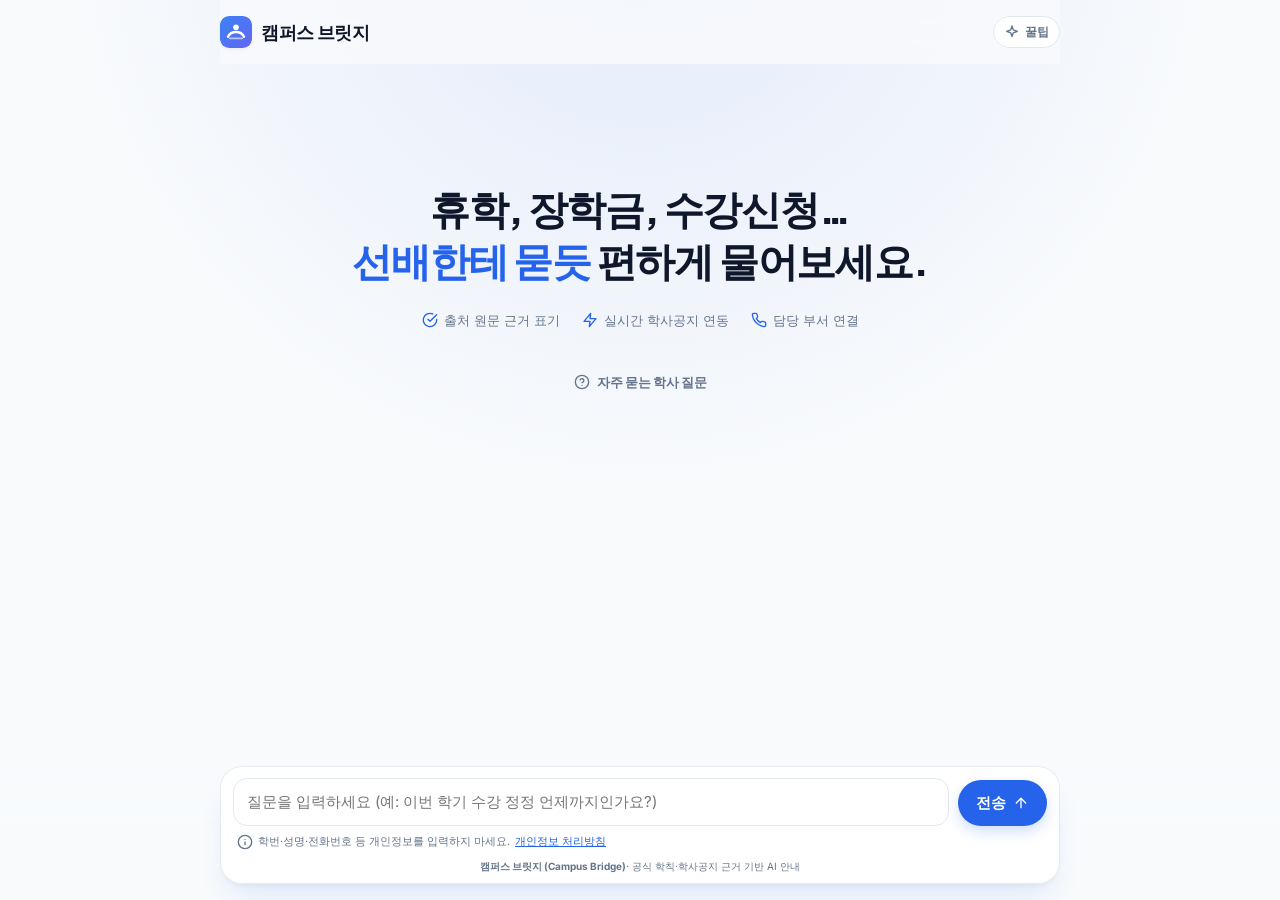
==== frontend/index.html @ 59c06ccf "feat(reports): 익명 대학생활 꿀팁·잘못된 정보 제보 — 에이전트 1차 판정, 학생 확인 투표, 관리자 제보함(교수님 #715) Co-Authored-By: Claude" ====
<!doctype html>
<html lang="ko">
<head>
  <meta charset="utf-8">
  <meta name="viewport" content="width=device-width, initial-scale=1">
  <title>캠퍼스 브릿지</title>
  <meta name="description" content="휴학, 장학금, 수강신청… 선배한테 묻듯 편하게 물어보세요. 학칙·학사공지·학사일정 근거와 담당 부서 연락처까지 안내합니다.">
  <!-- 링크 미리보기(카카오톡·페이스북 등 OG, X는 twitter 카드). 이미지는 절대 주소 필수 -->
  <meta property="og:type" content="website">
  <meta property="og:site_name" content="캠퍼스 브릿지">
  <meta property="og:title" content="캠퍼스 브릿지 — 경남대 학사 도우미">
  <meta property="og:description" content="휴학, 장학금, 수강신청… 선배한테 묻듯 편하게 물어보세요. 학교 공식 자료로 답해 드려요.">
  <meta property="og:url" content="https://campusbridge-web-o3jnh7zl4a-du.a.run.app/">
  <meta property="og:image" content="https://campusbridge-web-o3jnh7zl4a-du.a.run.app/og-image.png">
  <meta property="og:image:width" content="1200">
  <meta property="og:image:height" content="630">
  <meta property="og:image:alt" content="캠퍼스 브릿지 — 휴학, 장학금, 수강신청… 선배한테 묻듯 편하게 물어보세요.">
  <meta property="og:locale" content="ko_KR">
  <meta name="twitter:card" content="summary_large_image">
  <link rel="icon" href="logo.svg" type="image/svg+xml">
  <link rel="preconnect" href="https://fonts.googleapis.com">
  <link rel="preconnect" href="https://fonts.gstatic.com" crossorigin>
  <link rel="stylesheet" href="https://fonts.googleapis.com/css2?family=Inter:wght@400;500;600;700&family=Plus+Jakarta+Sans:wght@600;700;800&display=swap">
  <link rel="stylesheet" href="style.css">
  <script type="module" src="app.js"></script>
</head>
<body>
  <header class="top">
    <a href="/" class="brand-wrap" id="home-link" aria-label="캠퍼스 브릿지 첫 화면으로">
      <img src="logo.svg" alt="" class="logo" width="32" height="32">
      <h1 class="brand">캠퍼스 브릿지</h1>
    </a>
    <div id="today" class="today" hidden>
      <button type="button" class="today-btn" aria-expanded="false" aria-controls="today-list"><span class="ico" data-icon="calendar"></span><span class="today-word">학교 일정</span><b id="today-count"></b></button>
      <ul id="today-list" class="today-menu"></ul>
    </div>
    <a href="/tips.html" class="tips-link" aria-label="대학생활 꿀팁"><span class="ico" data-icon="spark"></span><span class="tips-word">꿀팁</span></a>
    <button type="button" id="new-thread" class="new-thread" hidden aria-label="새 대화 시작"><span class="ico" data-icon="chat"></span><span class="nt-word">새 대화</span></button>
  </header>

  <main id="chat" class="chat" aria-live="polite">
    <section id="welcome" class="welcome">
      <h2 class="hero">휴학, 장학금, 수강신청…<br><span class="hl">선배한테 묻듯</span> 편하게 물어보세요.</h2>
      <ul class="features">
        <li><span class="ico" data-icon="check"></span>출처 원문 근거 표기</li>
        <li><span class="ico" data-icon="bolt"></span>실시간 학사공지 연동</li>
        <li><span class="ico" data-icon="phone"></span>담당 부서 연결</li>
      </ul>
      <p class="chips-label"><span class="ico" data-icon="help"></span>자주 묻는 학사 질문</p>
      <div id="chips" class="chips" role="list"></div>
    </section>
    <ol id="turns" class="turns"></ol>
  </main>

  <footer class="dock">
    <div class="dock-inner">
      <form id="form" class="input-row" autocomplete="off">
        <label for="input" class="sr-only">질문</label>
        <textarea id="input" rows="1" maxlength="500" placeholder="질문을 입력하세요 (예: 이번 학기 수강 정정 언제까지인가요?)" required></textarea>
        <button type="submit" id="send" class="btn-primary" aria-label="전송">전송 <span class="ico" data-icon="up"></span></button>
      </form>
      <p class="privacy-note"><span class="ico" data-icon="info"></span>학번·성명·전화번호 등 개인정보를 입력하지 마세요. <a href="privacy.html">개인정보 처리방침</a></p>
      <p class="site-foot"><strong>캠퍼스 브릿지 (Campus Bridge)</strong> · 공식 학칙·학사공지 근거 기반 AI 안내 <span class="version" id="version-foot"></span></p>
    </div>
  </footer>

  <template id="tpl-turn">
    <li class="turn">
      <div class="user-row"><div class="bubble user"></div></div>
      <div class="bot-row">
        <span class="avatar" aria-hidden="true"><span class="ico" data-icon="bot"></span></span>
        <div class="bot">
          <details class="timeline" open>
            <summary><span class="ico" data-icon="spark"></span>판단 과정</summary>
            <ol class="steps"></ol>
          </details>
          <section class="evidence-wrap" hidden>
            <div class="evidence-head">
              <span><span class="ico" data-icon="book"></span>공식 근거 자료</span>
              <button type="button" class="more-cards link" hidden>검색 후보 더 보기</button>
            </div>
            <div class="cards" role="list"></div>
          </section>
          <div class="answer" tabindex="-1"></div>
          <div class="dept-slot"></div>
          <div class="feedback" hidden>
            <button type="button" class="fb up" aria-label="도움이 됐어요"><span class="ico" data-icon="thumbup"></span>도움이 됐어요</button>
            <button type="button" class="fb down" aria-label="아쉬워요"><span class="ico" data-icon="thumbdown"></span>아쉬워요</button>
            <span class="fb-state"></span>
            <button type="button" class="fb report" aria-label="잘못된 정보 제보하기"><span class="ico" data-icon="alert"></span>제보하기</button>
          </div>
          <div class="report-slot"></div>
        </div>
      </div>
    </li>
  </template>
</body>
</html>
---- frontend/style.css ----
:root {
  color-scheme: light;
  --canvas: #f8fafc;
  --surface: #ffffff;
  --surface-glass: rgba(255, 255, 255, .88);
  --text: #0f172a;
  --muted: #64748b;
  --line: #e2e8f0;
  --primary: #2563eb;
  --primary-hover: #1d4ed8;
  --primary-soft: #eff6ff;
  --secondary: #4f46e5;
  --cyan: #06b6d4;
  --emerald: #10b981;
  --amber: #f59e0b;
  --danger: #dc2626;
  --warn: #b45309;
  --warn-soft: #fffbeb;
  --radius: 16px;
  --shadow-1: 0 2px 4px rgba(15, 23, 42, .04), 0 1px 2px rgba(15, 23, 42, .02);
  --shadow-2: 0 10px 25px -5px rgba(15, 23, 42, .08), 0 8px 10px -6px rgba(15, 23, 42, .04);
  --shadow-3: 0 20px 30px -10px rgba(37, 99, 235, .12), 0 4px 6px -2px rgba(15, 23, 42, .05);
}

@media (prefers-color-scheme: dark) {
  :root {
    color-scheme: dark;
    --canvas: #0f172a;
    --surface: #172033;
    --surface-glass: rgba(23, 32, 51, .88);
    --text: #f8fafc;
    --muted: #94a3b8;
    --line: #334155;
    --primary: #60a5fa;
    --primary-hover: #93c5fd;
    --primary-soft: #172554;
    --secondary: #818cf8;
    --cyan: #22d3ee;
    --emerald: #34d399;
    --amber: #fbbf24;
    --danger: #f87171;
    --warn: #fbbf24;
    --warn-soft: #422006;
  }
}

* { box-sizing: border-box; }
html { min-width: 320px; min-height: 100%; background: var(--canvas); }
body {
  min-height: 100vh;
  margin: 0;
  background: radial-gradient(circle at 50% -10%, rgba(37, 99, 235, .1), transparent 36rem), var(--canvas);
  color: var(--text);
  font: 15px/1.6 Inter, "Apple SD Gothic Neo", "Malgun Gothic", system-ui, sans-serif;
}
button, textarea { color: inherit; font: inherit; }
button, a { -webkit-tap-highlight-color: transparent; }
button { cursor: pointer; }
button:disabled { cursor: not-allowed; opacity: .48; }
a { color: var(--primary); }
[hidden] { display: none !important; }
.sr-only { position: absolute; width: 1px; height: 1px; overflow: hidden; clip: rect(0 0 0 0); white-space: nowrap; }
.ico, button svg, a svg { display: inline-flex; flex: 0 0 auto; vertical-align: middle; }

.top {
  position: sticky;
  top: 0;
  z-index: 10;
  display: flex;
  align-items: center;
  justify-content: space-between;
  gap: 12px;
  width: min(100% - 32px, 840px);
  margin: 0 auto;
  padding: 16px 0;
  background: color-mix(in srgb, var(--canvas) 84%, transparent);
  backdrop-filter: blur(14px);
}
.brand-wrap, .brand-wrap > *, .btn-primary, .features li, .chips-label, .privacy-note, .site-foot,
.evidence-head > span, .fb, .dept-head, .phone-link, .source-link { display: flex; align-items: center; }
.brand-wrap { gap: 9px; min-width: 0; }
.logo { border-radius: 9px; box-shadow: var(--shadow-1); }
.brand { margin: 0; font: 700 18px/1.25 "Plus Jakarta Sans", Inter, sans-serif; letter-spacing: -.02em; white-space: nowrap; }
.version-pill, .status-pill, .kind {
  border: 1px solid var(--line);
  border-radius: 999px;
  background: var(--surface);
  color: var(--muted);
  font-size: 11px;
  font-weight: 600;
  line-height: 18px;
  padding: 2px 8px;
}
.btn-primary {
  justify-content: center;
  gap: 7px;
  border: 0;
  border-radius: 999px;
  background: var(--primary);
  color: #fff;
  font-weight: 600;
  padding: 11px 18px;
  box-shadow: 0 6px 14px rgba(37, 99, 235, .2);
  transition: background .15s ease, transform .15s ease;
}
.btn-primary:hover:not(:disabled) { background: var(--primary-hover); transform: translateY(-1px) scale(1.01); }
.btn-primary.small { padding: 8px 13px; font-size: 13px; background: var(--surface); color: var(--text); border: 1px solid var(--line); box-shadow: var(--shadow-1); }

.chat { width: min(100% - 32px, 840px); min-height: calc(100vh - 230px); margin: 0 auto; padding: 42px 0 210px; }
.welcome { text-align: center; padding: 6vh 0 24px; }
.status-pill { display: inline-flex; align-items: center; gap: 7px; padding: 5px 11px; color: var(--secondary); }
.status-pill .dot { width: 7px; height: 7px; border-radius: 50%; background: var(--emerald); box-shadow: 0 0 0 4px color-mix(in srgb, var(--emerald) 15%, transparent); }
.hero { max-width: 720px; margin: 22px auto 14px; font: 800 40px/1.3 "Plus Jakarta Sans", Inter, sans-serif; letter-spacing: -.03em; }
.hero .hl { color: var(--primary); }
.sub { max-width: 610px; margin: 0 auto; color: var(--muted); font-size: 16px; }
.features { display: flex; justify-content: center; flex-wrap: wrap; gap: 10px 22px; list-style: none; padding: 0; margin: 24px 0 42px; color: var(--muted); font-size: 13px; }
.features li { gap: 6px; }
.features .ico { color: var(--primary); }
.chips-label { justify-content: center; gap: 7px; margin: 0 0 14px; font: 600 13px/1.4 "Plus Jakarta Sans", Inter, sans-serif; color: var(--muted); }
.cal-wrap { margin-top: 12px; }
.cal-toggle { display: inline-flex; align-items: center; gap: 6px; padding: 6px 12px; border: 1px solid var(--line); border-radius: 9999px; background: var(--surface); color: var(--secondary); font-size: 13px; font-weight: 600; cursor: pointer; }
.cal-toggle:hover { border-color: var(--primary); }
.cal-body { margin-top: 10px; display: grid; gap: 14px; }
.cal-month { padding: 12px; border: 1px solid var(--line); border-radius: 14px; background: var(--surface); }
.cal-title { margin-bottom: 8px; font: 700 15px/1.3 "Plus Jakarta Sans", Inter, sans-serif; }
.cal-grid { display: grid; grid-template-columns: repeat(7, minmax(0, 1fr)); gap: 3px; }
.cal-dow { padding: 2px 0; color: var(--muted); font-size: 11px; font-weight: 600; text-align: center; }
.cal-dow.sun, .cal-cell.sun .cal-num { color: #dc2626; }
.cal-dow.sat, .cal-cell.sat .cal-num { color: var(--primary); }
.cal-cell { display: flex; flex-direction: column; gap: 2px; min-height: 58px; padding: 4px; border-radius: 8px; background: color-mix(in srgb, var(--line) 25%, transparent); overflow: hidden; }
.cal-cell.empty { background: transparent; }
.cal-cell.has { background: var(--primary-soft); }
.cal-cell.today { outline: 2px solid var(--primary); outline-offset: -2px; }
.cal-num { font-size: 12px; font-weight: 600; }
.cal-ev { overflow: hidden; color: var(--secondary); font-size: 10px; line-height: 1.25; text-overflow: ellipsis; white-space: nowrap; }
.cal-list { margin: 10px 0 0; padding: 0; list-style: none; display: grid; gap: 3px; font-size: 13px; }
.cal-when { display: inline-block; min-width: 96px; margin-right: 6px; color: var(--muted); font-variant-numeric: tabular-nums; }
@media (max-width: 480px) {
  .cal-cell { min-height: 38px; }
  .cal-ev { display: none; }
  .cal-cell.has::after { content: ""; width: 6px; height: 6px; margin: auto auto 0; border-radius: 50%; background: var(--primary); }
}
.today { position: relative; flex: 0 0 auto; }
.today-btn { display: inline-flex; align-items: center; gap: 5px; padding: 5px 10px; border: 1px solid var(--line); border-radius: 9999px; background: var(--surface); color: var(--muted); font-size: 12px; font-weight: 600; cursor: pointer; }
.today-btn b { min-width: 18px; padding: 0 5px; border-radius: 9999px; background: var(--primary-soft); color: var(--secondary); font-size: 11px; text-align: center; }
.today:hover .today-btn, .today.open .today-btn { border-color: var(--primary); color: var(--text); }
.today-menu { position: absolute; top: calc(100% + 6px); right: 0; z-index: 20; display: none; width: min(300px, calc(100vw - 32px)); margin: 0; padding: 6px; list-style: none; border: 1px solid var(--line); border-radius: 12px; background: var(--surface); box-shadow: var(--shadow-2); }
.today:hover .today-menu, .today:focus-within .today-menu, .today.open .today-menu { display: grid; gap: 2px; }
.today-menu::before { content: ""; position: absolute; top: -8px; right: 0; left: 0; height: 8px; } /* 버튼과 목록 사이 틈에서 hover가 끊기지 않게 */
.today-row { display: flex; flex-direction: column; padding: 7px 9px; border-radius: 8px; color: var(--text); font-size: 13px; text-decoration: none; }
a.today-row:hover { background: var(--primary-soft); }
.today-row .t { font-weight: 600; }
.today-row .tag { display: inline-block; margin-right: 5px; padding: 0 5px; border-radius: 4px; background: var(--primary-soft); color: var(--secondary); font-size: 10px; font-style: normal; vertical-align: 1px; }
.today-row .tag.ev { background: color-mix(in srgb, var(--emerald) 16%, transparent); color: var(--emerald); }
.today-row .d { color: var(--muted); font-size: 11px; font-variant-numeric: tabular-nums; }
@media (max-width: 480px) { .today-word { display: none; } }
.today-li { display: flex; align-items: center; gap: 4px; }
.today-li .today-row { flex: 1; min-width: 0; }
.cal-add { display: inline-flex; flex: 0 0 auto; gap: 3px; margin-left: 6px; vertical-align: middle; }
.cal-add-btn { padding: 1px 6px; border: 1px solid var(--line); border-radius: 6px; background: var(--surface); color: var(--secondary); font-size: 10px; font-weight: 600; text-decoration: none; cursor: pointer; }
.cal-add-btn:hover { border-color: var(--primary); }
a.brand-wrap { color: inherit; text-decoration: none; }
.new-thread { display: inline-flex; flex: 0 0 auto; align-items: center; gap: 5px; padding: 6px 12px; border: 1px solid var(--line); border-radius: 9999px; background: var(--surface); color: var(--text); font-size: 13px; font-weight: 600; cursor: pointer; }
.new-thread:hover { border-color: var(--primary); color: var(--primary); }
@media (max-width: 480px) { .nt-word { display: none; } }
.follow-ups { display: flex; flex-wrap: wrap; align-items: center; gap: 6px; margin-top: 14px; padding-top: 12px; border-top: 1px dashed var(--line); }
.fu-label { margin-right: 4px; color: var(--muted); font-size: 12px; font-weight: 600; }
.chip.fu { padding: 6px 12px; font-size: 13px; }
.chip.fu:disabled { opacity: .45; cursor: default; }
.route-wrap { margin-top: 12px; }
.route-toggle { display: inline-flex; align-items: center; gap: 6px; padding: 7px 13px; border: 1px solid var(--line); border-radius: 9999px; background: var(--surface); color: var(--secondary); font-size: 13px; font-weight: 600; cursor: pointer; }
.route-toggle:hover { border-color: var(--primary); }
.route-body { margin-top: 10px; }
.route-fig { margin: 0; padding: 10px; border: 1px solid var(--line); border-radius: 14px; background: var(--surface); }
.route-svg { display: block; width: 100%; height: auto; max-height: 420px; background: color-mix(in srgb, var(--primary-soft) 35%, var(--surface)); border-radius: 10px; }
.rt-path { fill: none; stroke: #c7cedb; stroke-width: 4; stroke-linecap: round; stroke-linejoin: round; }
.rt-route { fill: none; stroke: var(--primary); stroke-width: 8; stroke-linecap: round; stroke-linejoin: round; }
.rt-dot { fill: #94a3b8; }
.rt-start { fill: #10b981; stroke: #fff; stroke-width: 3; }
.rt-end { fill: #ef4444; stroke: #fff; stroke-width: 3; }
.rt-label { fill: #64748b; font-size: 13px; paint-order: stroke; stroke: #fff; stroke-width: 3px; }
.rt-label.main { fill: var(--text); font-size: 17px; font-weight: 700; }
.route-photo { display: block; width: 100%; max-height: 260px; margin-top: 10px; border-radius: 10px; object-fit: cover; }
.chips { display: flex; flex-wrap: wrap; justify-content: center; gap: 10px; }
.chip {
  display: inline-flex;
  align-items: center;
  gap: 8px;
  padding: 10px 18px;
  border: 1px solid var(--line);
  border-radius: 999px;
  background: var(--surface);
  color: var(--text);
  font-size: 14px;
  font-weight: 500;
  text-align: left;
  box-shadow: var(--shadow-1);
  transition: border-color .15s ease, box-shadow .15s ease, transform .15s ease;
}
.chip svg { color: var(--secondary); }
.chip:hover:not(:disabled) { border-color: #3b82f6; box-shadow: 0 4px 12px rgba(37, 99, 235, .08); transform: translateY(-1px); }

.turns { list-style: none; margin: 0; padding: 0; }
.turn { margin: 8px 0 42px; }
.user-row { display: flex; justify-content: flex-end; }
.bubble { max-width: 82%; border-radius: 20px 20px 5px 20px; padding: 11px 16px; white-space: pre-wrap; overflow-wrap: anywhere; }
.bubble.user { background: var(--primary); color: #fff; box-shadow: 0 8px 20px rgba(37, 99, 235, .15); }
.bot-row { display: grid; grid-template-columns: 34px minmax(0, 1fr); gap: 10px; margin-top: 16px; }
.avatar { display: grid; place-items: center; width: 34px; height: 34px; border-radius: 12px; background: color-mix(in srgb, var(--secondary) 12%, var(--surface)); color: var(--secondary); border: 1px solid color-mix(in srgb, var(--secondary) 25%, var(--line)); }
.bot { min-width: 0; }
.timeline { width: fit-content; max-width: 100%; margin: 0 0 10px; color: var(--muted); font-size: 13px; }
.timeline summary { cursor: pointer; font-weight: 600; }
.timeline summary .ico { margin-right: 5px; color: var(--secondary); }
.steps { list-style: none; margin: 7px 0 0; padding: 0 0 0 5px; }
.steps li::before { content: "⏳ "; }
.steps li.ok::before { content: "✓ "; color: var(--emerald); }
.steps li.fail::before { content: "✕ "; color: var(--danger); }
.steps li.note::before { content: "ⓘ "; color: var(--primary); }

.answer { padding: 18px 20px; border: 1px solid var(--line); border-radius: var(--radius); background: var(--surface); box-shadow: var(--shadow-1); font-size: 16px; }
.answer:empty { display: none; }
.answer.drafting p:not(.draft-badge) { color: var(--muted); }
.answer .draft-badge { display: inline-block; margin-bottom: 10px; padding: 2px 10px; border-radius: 9999px; background: var(--primary-soft); color: var(--secondary); font-size: 12px; font-weight: 600; }
@media (prefers-reduced-motion: no-preference) {
  .answer.drafting .draft-badge { animation: draft-pulse 1.4s ease-in-out infinite; }
}
@keyframes draft-pulse { 50% { opacity: 0.55; } }
.answer:focus { outline: 3px solid color-mix(in srgb, var(--primary) 22%, transparent); outline-offset: 2px; }
.answer p { margin: 0 0 10px; }
.answer p:last-child { margin-bottom: 0; }
.answer .cite { margin-left: 3px; padding: 1px 5px; border: 0; border-radius: 6px; background: var(--primary-soft); color: var(--secondary); font-size: 11px; font-weight: 700; vertical-align: super; }
.answer h3 { margin: 18px 0 7px; font: 600 15px/1.4 "Plus Jakarta Sans", Inter, sans-serif; }
.answer ol.checklist, .answer ul.actions { margin: 0 0 10px; padding-left: 22px; }
.answer .notice-box { margin-bottom: 10px; padding: 10px 12px; border-radius: 10px; background: var(--warn-soft); color: var(--warn); font-size: 13px; }
.answer .safety, .answer .asof, .asof { margin-top: 6px; color: var(--muted); font-size: 12px; }
.answer.ask { border-color: color-mix(in srgb, var(--primary) 60%, var(--line)); }
.answer.error { border-color: var(--danger); color: var(--danger); }

.evidence-wrap { margin-top: 14px; }
.evidence-head { display: flex; align-items: center; justify-content: space-between; gap: 12px; margin-bottom: 9px; color: var(--muted); font-size: 13px; font-weight: 600; }
.evidence-head > span { gap: 6px; }
.evidence-head .ico { color: var(--secondary); }
.cards { display: grid; gap: 9px; }
.card { position: relative; min-width: 0; padding: 13px 14px 13px 17px; overflow: hidden; border: 1px solid var(--line); border-radius: 12px; background: var(--surface); color: var(--text); box-shadow: var(--shadow-1); opacity: .72; }
.card::before { content: ""; position: absolute; inset: 0 auto 0 0; width: 4px; background: var(--primary); }
.card.kind-article::before { background: var(--secondary); }
.card.kind-notice::before { background: var(--cyan); }
.card.kind-calendar::before { background: var(--emerald); }
.card.kind-guide::before { background: var(--primary); }
.card.kind-menu::before { background: var(--amber); }
.card.cited { opacity: 1; box-shadow: var(--shadow-2); }
.card.folded { display: none; }
.card { padding: 0 0 0 4px; }
.card-head { display: flex; align-items: center; gap: 8px; width: 100%; padding: 10px 12px; border: 0; background: transparent; color: inherit; font: inherit; text-align: left; cursor: pointer; }
.card .card-head .title { flex: 1; min-width: 0; margin: 0; overflow: hidden; font-size: 14px; font-weight: 600; text-overflow: ellipsis; white-space: nowrap; }
.card-head .kind { flex: 0 0 auto; }
.card-head .chev { flex: 0 0 auto; color: var(--muted); transition: transform .15s; }
.card.open .card-head .chev { transform: rotate(180deg); }
.card.open .card-head .title { white-space: normal; }
.card-detail { padding: 0 12px 12px; }
.card.open .snippet { display: block; -webkit-line-clamp: unset; }
.card .kind { padding: 1px 8px; color: var(--secondary); background: color-mix(in srgb, var(--secondary) 8%, var(--surface)); }
.card .num { color: var(--secondary); font-weight: 700; }
.card .title { margin: 7px 0 4px; font-weight: 600; }
.card .snippet { color: var(--muted); font-size: 13px; display: -webkit-box; -webkit-line-clamp: 3; -webkit-box-orient: vertical; overflow: hidden; }
.card .meta { margin-top: 6px; color: var(--muted); font-size: 11px; }
.card .stale { color: var(--warn); }
.source-link { gap: 5px; margin-top: 9px; padding: 0; border: 0; background: transparent; color: var(--primary); font-size: 12px; font-weight: 600; }
.link { padding: 0; border: 0; background: transparent; color: var(--primary); font-size: 12px; }

.dept-slot { margin-top: 12px; }
.dept { padding: 14px 16px; border: 1px solid var(--line); border-radius: 12px; background: color-mix(in srgb, var(--primary-soft) 55%, var(--surface)); font-size: 13px; }
.dept-head { gap: 7px; margin-bottom: 5px; color: var(--secondary); }
.dept-head strong { color: var(--text); font-size: 14px; }
.dept-location, .dept-duties { color: var(--muted); }
.phone-link { width: fit-content; gap: 6px; margin-top: 8px; font-weight: 600; text-decoration: none; }

.choice-group { margin: 10px 0; }
.choice-group .label { margin-right: 6px; color: var(--muted); font-size: 13px; }
.choice, .primary, .fb { border-radius: 999px; }
.choice { margin: 4px 4px 0 0; padding: 6px 13px; border: 1px solid var(--line); background: var(--canvas); font-size: 14px; }
.choice[aria-pressed="true"] { border-color: var(--primary); background: var(--primary); color: #fff; }
.primary { margin-top: 8px; padding: 8px 16px; border: 0; background: var(--primary); color: #fff; font-weight: 600; }
.feedback { display: flex; align-items: center; gap: 7px; margin-top: 9px; }
.fb { gap: 5px; padding: 5px 10px; border: 1px solid var(--line); background: var(--surface); font-size: 12px; }
.fb[aria-pressed="true"] { border-color: var(--primary); background: var(--primary-soft); }
.fb-state, .hint { color: var(--muted); font-size: 12px; }

.dock { position: fixed; z-index: 20; inset: auto 0 0; pointer-events: none; padding: 0 16px 16px; background: linear-gradient(transparent, var(--canvas) 42%); }
.dock-inner { width: min(100%, 840px); margin: 0 auto; padding: 11px 12px 9px; border: 1px solid color-mix(in srgb, var(--line) 82%, transparent); border-radius: 22px; background: var(--surface-glass); box-shadow: var(--shadow-3); backdrop-filter: blur(16px); pointer-events: auto; }
.privacy-note { gap: 5px; margin: 7px 4px 0; color: var(--muted); font-size: 11px; }
.input-row { display: flex; align-items: flex-end; gap: 9px; }
.input-row textarea { flex: 1; min-width: 0; max-height: 140px; resize: none; padding: 11px 13px; border: 1px solid var(--line); border-radius: 14px; background: var(--surface); outline: 0; }
.input-row textarea:focus { border-color: var(--primary); box-shadow: 0 0 0 3px rgba(37, 99, 235, .2); }
.input-row .btn-primary { min-height: 46px; }
.site-foot { justify-content: center; flex-wrap: wrap; margin: 7px 0 0; color: var(--muted); font-size: 10px; }

@media (max-width: 767px) {
  .top, .chat { width: min(100% - 24px, 840px); }
  .top { padding: 11px 0; }
  .brand { font-size: 16px; }
  .version-pill { display: none; }
  .btn-primary.small { padding: 7px 10px; font-size: 12px; }
  .chat { padding-top: 20px; padding-bottom: 205px; }
  .welcome { padding-top: 3vh; }
  .hero { margin-top: 18px; font-size: 26px; line-height: 1.38; letter-spacing: -.02em; }
  .sub { font-size: 14px; }
  .features { margin: 20px 0 30px; gap: 7px 14px; }
  .chips { justify-content: flex-start; flex-wrap: nowrap; overflow-x: auto; margin: 0 -12px; padding: 2px 12px 9px; scroll-snap-type: x mandatory; scrollbar-width: none; }
  .chips::-webkit-scrollbar { display: none; }
  .chip { flex: 0 0 auto; padding: 9px 14px; scroll-snap-align: start; }
  .bubble { max-width: 90%; }
  .bot-row { grid-template-columns: 28px minmax(0, 1fr); gap: 8px; }
  .avatar { width: 28px; height: 28px; border-radius: 9px; }
  .answer { padding: 15px; font-size: 15px; }
  .dock { padding: 0 8px 8px; }
  .dock-inner { border-radius: 18px; padding: 9px 9px 7px; }
  .privacy-note { align-items: flex-start; line-height: 1.4; }
  .input-row .btn-primary { width: 46px; padding: 0; font-size: 0; }
  .input-row .btn-primary .ico { font-size: initial; }
  .site-foot { display: none; }
}

@media (max-width: 374px) {
  .top, .chat { width: min(100% - 20px, 840px); }
  .brand-wrap { gap: 6px; }
  .logo { width: 28px; height: 28px; }
  .btn-primary.small .ico { display: none; }
  .hero { font-size: 24px; }
}

@media (prefers-reduced-motion: reduce) {
  *, *::before, *::after { scroll-behavior: auto !important; transition: none !important; }
}
/* 학교 일정 전체보기(calendar.html) */
.calpage-nav { display: flex; align-items: center; gap: 8px; margin: 8px 0 12px; }
.calpage-title { margin: 0 6px; font: 700 20px/1.3 "Plus Jakarta Sans", Inter, sans-serif; }
#this-month { margin-left: auto; }
.calpage .cal-cell { min-height: 78px; }
.calpage-list { gap: 6px; }
.calpage-list li { display: flex; flex-wrap: wrap; align-items: center; gap: 4px; }
.calpage-list .tag { padding: 0 5px; border-radius: 4px; background: var(--primary-soft); color: var(--secondary); font-size: 10px; font-style: normal; }
.calpage-list .tag.ev { background: color-mix(in srgb, var(--emerald) 16%, transparent); color: var(--emerald); }
.calpage-t { color: var(--text); text-decoration: none; }
a.calpage-t:hover { text-decoration: underline; }
.today-all { display: block; padding: 7px 9px; border-top: 1px solid var(--line); color: var(--primary); font-size: 13px; font-weight: 600; text-align: right; text-decoration: none; }
.today-all:hover { background: var(--primary-soft); border-radius: 8px; }

.route-start { display: inline-flex; align-items: center; gap: 6px; margin-bottom: 8px; color: var(--muted); font-size: 13px; font-weight: 600; }
.route-start select { padding: 4px 8px; border: 1px solid var(--line); border-radius: 8px; background: var(--surface); color: var(--text); font-size: 13px; }
.route-tips .hint { margin: 0 0 8px; }

/* 꿀팁·제보(교수님 #715) */
.tips-link { display: inline-flex; flex: 0 0 auto; align-items: center; gap: 5px; padding: 5px 10px; border: 1px solid var(--line); border-radius: 9999px; background: var(--surface); color: var(--muted); font-size: 12px; font-weight: 600; text-decoration: none; }
.tips-link:hover { border-color: var(--primary); color: var(--text); }
@media (max-width: 480px) { .tips-word { display: none; } }
.fb.report { margin-left: auto; color: var(--muted); }
.report-form { display: grid; gap: 6px; margin-top: 8px; padding: 10px; border: 1px solid var(--line); border-radius: 12px; background: var(--surface); }
.report-form label { display: grid; gap: 4px; font-size: 13px; font-weight: 600; }
.report-form textarea, .tip-form textarea, .tip-form select { padding: 8px; border: 1px solid var(--line); border-radius: 8px; background: var(--canvas); color: var(--text); font: inherit; font-size: 13px; }
.report-form .primary { justify-self: start; }
.hp { position: absolute; left: -9999px; width: 1px; height: 1px; opacity: 0; }
.receipt { margin-top: 8px; padding: 10px; border: 1px solid var(--line); border-radius: 12px; background: var(--primary-soft); font-size: 13px; }
.receipt.err { background: var(--surface); }
.receipt p { margin: 0 0 4px; }
.receipt-no { font: 700 15px/1.4 "Plus Jakarta Sans", Inter, monospace; letter-spacing: .04em; }
.tip-note { color: #b45309; font-weight: 600; }
.card.kind-tip .kind { background: color-mix(in srgb, #f59e0b 18%, transparent); color: #b45309; }
.tippage h2 { margin: 18px 0 8px; font: 700 18px/1.3 "Plus Jakarta Sans", Inter, sans-serif; }
.tip-form { display: grid; gap: 8px; padding: 12px; border: 1px solid var(--line); border-radius: 14px; background: var(--surface); }
.tip-form label { display: grid; gap: 4px; font-size: 13px; font-weight: 600; }
.tip-form .primary { justify-self: start; }
.tip-list { display: grid; gap: 8px; margin: 0; padding: 0; list-style: none; }
.tip { padding: 11px 12px; border: 1px solid var(--line); border-radius: 12px; background: var(--surface); }
.tip-top { display: flex; flex-wrap: wrap; gap: 6px; align-items: center; margin-bottom: 5px; font-size: 11px; color: var(--muted); }
.tip-badge { padding: 1px 7px; border-radius: 9999px; background: var(--primary-soft); color: var(--secondary); font-weight: 700; }
.tip-badge.warn { background: color-mix(in srgb, #f59e0b 18%, transparent); color: #b45309; }
.tip-text { margin: 0 0 8px; font-size: 14px; white-space: pre-wrap; }
.tip-votes { display: flex; flex-wrap: wrap; gap: 6px; align-items: center; }
.tip-votes .fb[aria-pressed="true"] { border-color: var(--primary); background: var(--primary-soft); }
.tip-progress { color: var(--muted); font-size: 12px; }
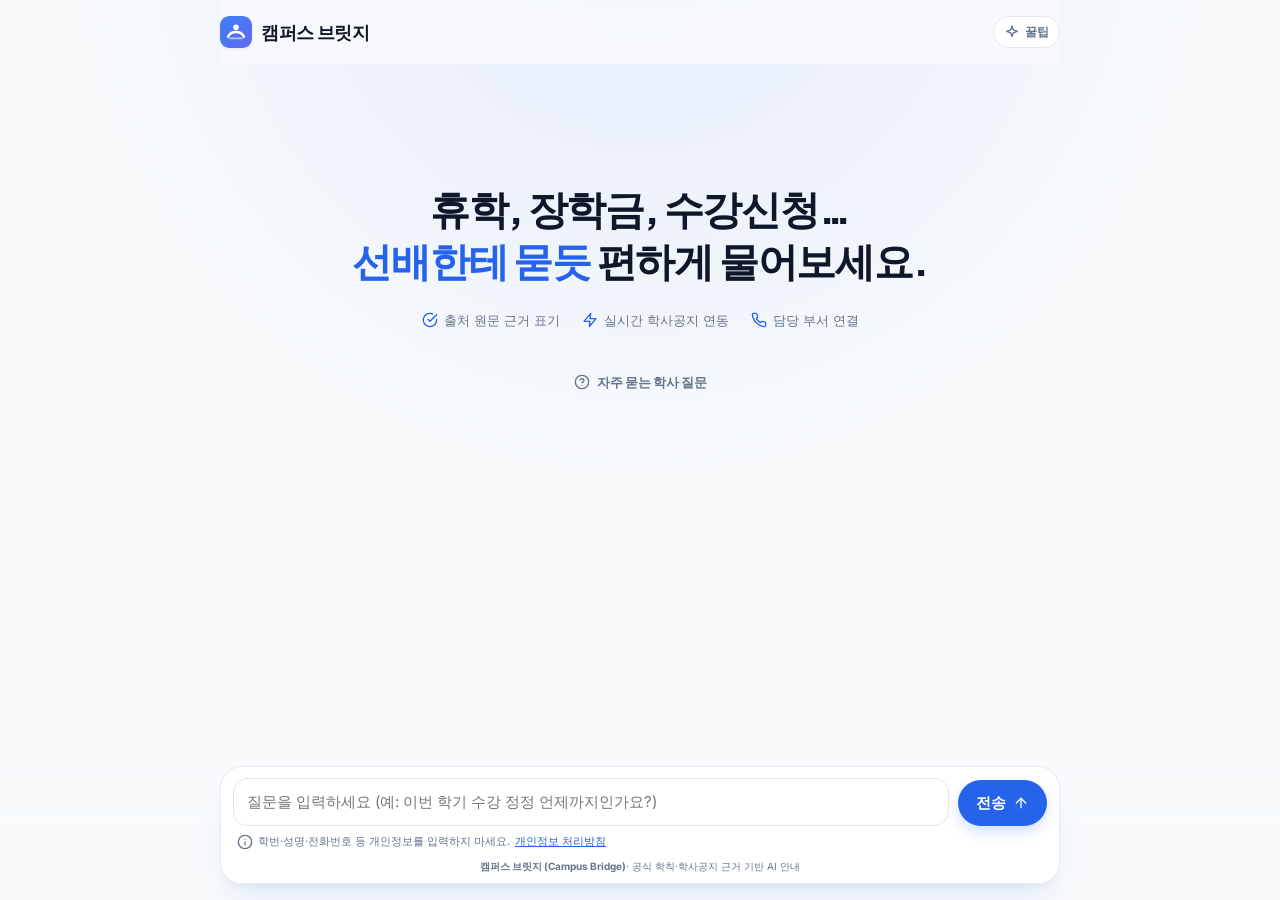
==== commit 6ad50d1c: "fix(ui): 꿀팁 버튼을 학교 일정 옆, 첫 화면에서만 노출(교수님 2026-09-30) Co-Authored-By: Claude Opus 5.5 <noreply@anthrop" ====
--- a/frontend/index.html
+++ b/frontend/index.html
@@ -34,7 +34,7 @@
       <button type="button" class="today-btn" aria-expanded="false" aria-controls="today-list"><span class="ico" data-icon="calendar"></span><span class="today-word">학교 일정</span><b id="today-count"></b></button>
       <ul id="today-list" class="today-menu"></ul>
     </div>
-    <a href="/tips.html" class="tips-link" aria-label="대학생활 꿀팁"><span class="ico" data-icon="spark"></span><span class="tips-word">꿀팁</span></a>
+    <a href="/tips.html" id="tips-link" class="tips-link" aria-label="대학생활 꿀팁"><span class="ico" data-icon="spark"></span><span class="tips-word">꿀팁</span></a>
     <button type="button" id="new-thread" class="new-thread" hidden aria-label="새 대화 시작"><span class="ico" data-icon="chat"></span><span class="nt-word">새 대화</span></button>
   </header>
 
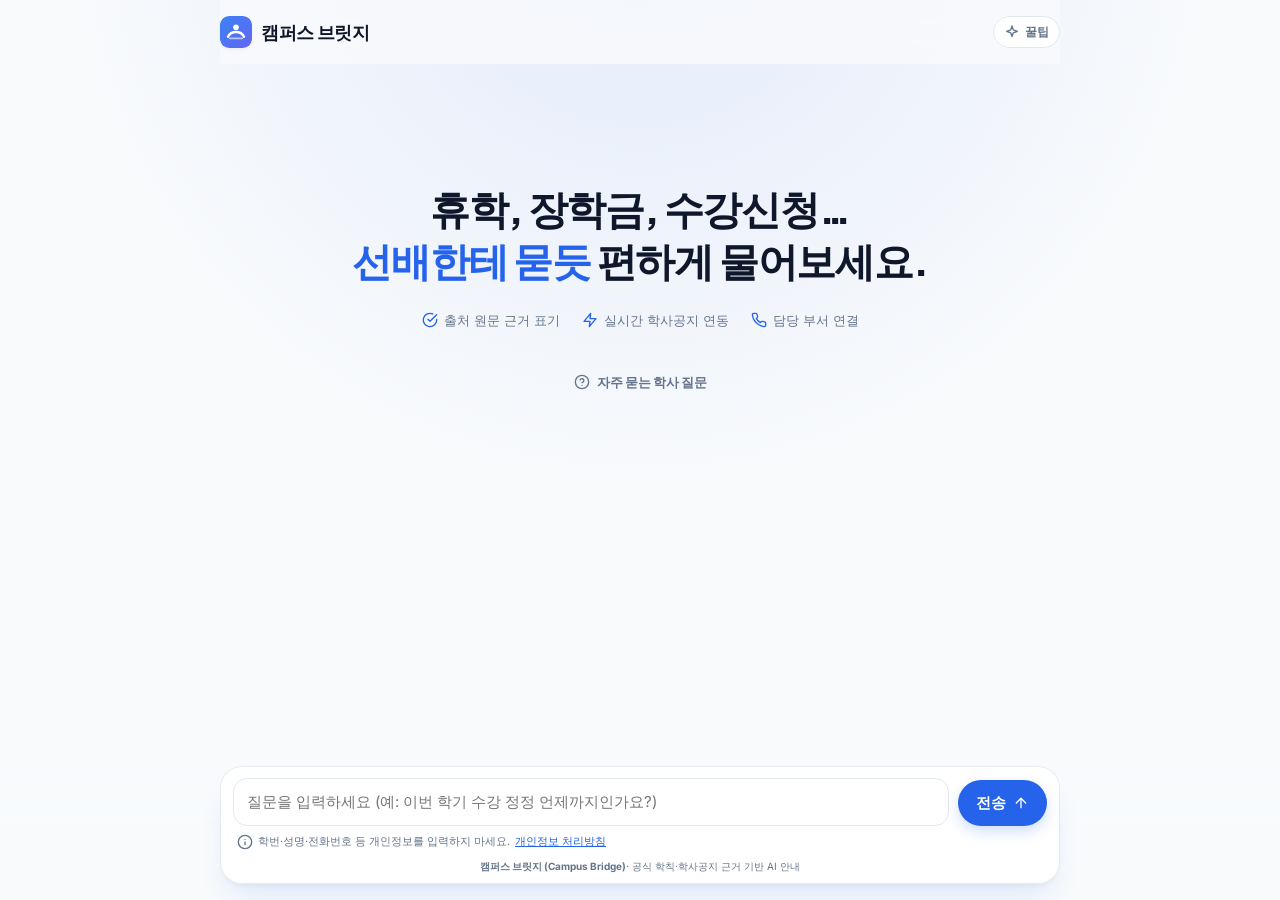
==== commit 4fc92c02: "feat(calendar): 기간 일정 화살표 막대·제목 클릭 상세, 이 달 전체 .ics·구글 캘린더 구독 피드, 헤더 일정·꿀팁 오른쪽 정렬(교수님 2026-09-30) Co-" ====
--- a/frontend/index.html
+++ b/frontend/index.html
@@ -30,11 +30,13 @@
       <img src="logo.svg" alt="" class="logo" width="32" height="32">
       <h1 class="brand">캠퍼스 브릿지</h1>
     </a>
+    <div class="top-actions"><!-- 학교 일정·꿀팁은 붙여서 오른쪽 정렬(교수님 2026-09-30) -->
     <div id="today" class="today" hidden>
       <button type="button" class="today-btn" aria-expanded="false" aria-controls="today-list"><span class="ico" data-icon="calendar"></span><span class="today-word">학교 일정</span><b id="today-count"></b></button>
       <ul id="today-list" class="today-menu"></ul>
     </div>
     <a href="/tips.html" id="tips-link" class="tips-link" aria-label="대학생활 꿀팁"><span class="ico" data-icon="spark"></span><span class="tips-word">꿀팁</span></a>
+    </div>
     <button type="button" id="new-thread" class="new-thread" hidden aria-label="새 대화 시작"><span class="ico" data-icon="chat"></span><span class="nt-word">새 대화</span></button>
   </header>
 
--- a/frontend/style.css
+++ b/frontend/style.css
@@ -379,3 +379,41 @@
 .tip-votes { display: flex; flex-wrap: wrap; gap: 6px; align-items: center; }
 .tip-votes .fb[aria-pressed="true"] { border-color: var(--primary); background: var(--primary-soft); }
 .tip-progress { color: var(--muted); font-size: 12px; }
+
+/* 카카오 지도 길안내 */
+.kmap { width: 100%; height: 340px; border-radius: 10px; overflow: hidden; }
+@media (max-width: 480px) { .kmap { height: 280px; } }
+.kmap-pin { display: inline-block; padding: 3px 8px; border-radius: 9999px; color: #fff; font-size: 12px; font-weight: 700; white-space: nowrap; box-shadow: 0 1px 4px rgba(0,0,0,.25); }
+.kmap-pin.start { background: #10b981; }
+.kmap-pin.end { background: #ef4444; }
+.kmap-link { display: inline-block; margin-top: 8px; padding: 6px 12px; border-radius: 9999px; background: #fee500; color: #191919; font-size: 13px; font-weight: 700; text-decoration: none; }
+
+.top-actions { display: flex; flex: 0 0 auto; align-items: center; gap: 6px; margin-left: auto; }
+
+/* 월 달력: 주 단위 막대(기간 일정은 시작~끝 화살표) */
+.calpage-all { display: flex; flex-wrap: wrap; align-items: center; gap: 6px; margin: 0 0 10px; }
+.calpage-all .cal-add-btn { font-size: 12px; padding: 4px 10px; }
+.cal-week { display: grid; grid-template-columns: repeat(7, minmax(0, 1fr)); column-gap: 3px; margin-top: 3px; }
+.cal-week .cal-cell { min-height: 0; }
+.calpage .cal-week .cal-cell { min-height: 0; }
+.cal-bar { position: relative; z-index: 1; display: flex; align-items: center; min-width: 0; height: 20px; margin: 1px 2px; padding: 0 6px; border: 0; border-radius: 4px; background: var(--primary); color: #fff; font-size: 11px; font-weight: 600; text-align: left; cursor: pointer; }
+.cal-bar.ev { background: var(--emerald); }
+.cal-bar.single { background: color-mix(in srgb, var(--primary) 16%, var(--surface)); color: var(--secondary); }
+.cal-bar.single.ev { background: color-mix(in srgb, var(--emerald) 18%, var(--surface)); color: var(--emerald); }
+.cal-bar.range.tail { margin-right: 12px; border-radius: 4px 0 0 4px; }
+.cal-bar.range.tail::after { content: ""; position: absolute; right: -10px; top: 0; border-top: 10px solid transparent; border-bottom: 10px solid transparent; border-left: 10px solid var(--primary); }
+.cal-bar.range.ev.tail::after { border-left-color: var(--emerald); }
+.cal-bar.range:not(.head) { border-top-left-radius: 0; border-bottom-left-radius: 0; margin-left: 0; }
+.cal-bar.range:not(.tail) { border-top-right-radius: 0; border-bottom-right-radius: 0; margin-right: 0; }
+.cal-bar-t { overflow: hidden; text-overflow: ellipsis; white-space: nowrap; }
+.cal-bar:hover { filter: brightness(1.08); }
+.cal-detail { margin: 12px 0; padding: 12px; border: 1px solid var(--primary); border-radius: 12px; background: var(--surface); }
+.cal-detail-head { display: flex; flex-wrap: wrap; align-items: center; gap: 6px; margin-bottom: 6px; font-size: 15px; }
+.cal-detail-head .cal-add-btn { margin-left: auto; }
+.cal-detail-head .tag { padding: 0 5px; border-radius: 4px; background: var(--primary-soft); color: var(--secondary); font-size: 11px; font-style: normal; }
+.cal-detail-body { display: grid; grid-template-columns: auto 1fr; gap: 3px 10px; margin: 0 0 8px; font-size: 13px; }
+.cal-detail-body dt { color: var(--muted); }
+.cal-detail-body dd { margin: 0; }
+button.calpage-t { padding: 0; border: 0; background: none; color: var(--text); font: inherit; cursor: pointer; text-align: left; }
+button.calpage-t:hover { color: var(--primary); text-decoration: underline; }
+@media (max-width: 480px) { .cal-bar { font-size: 10px; padding: 0 3px; } }
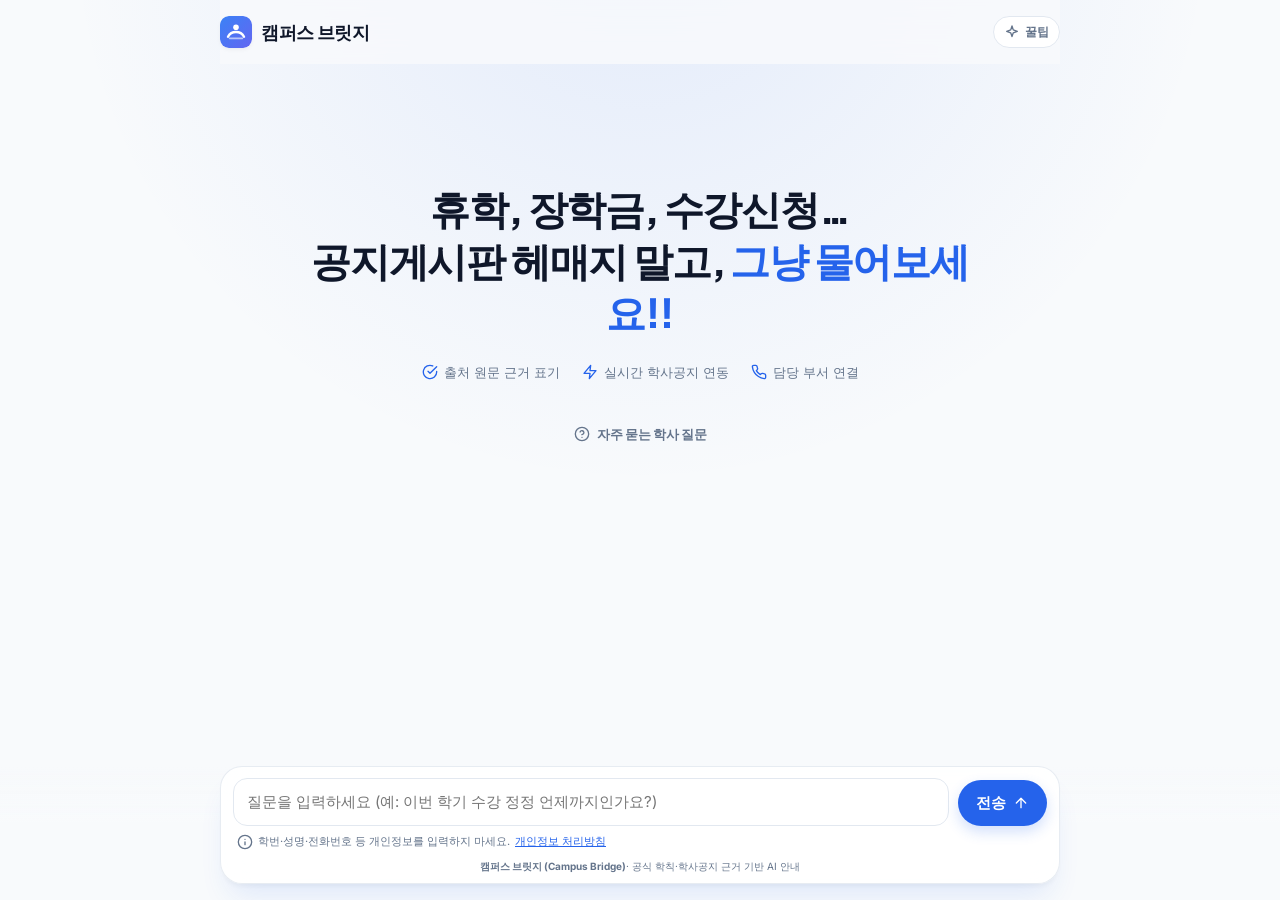
==== commit 4999cc42: "fix(cache): 새 인스턴스에서 장소표·전화번호부·꿀팁 캐시가 5분간 빈 값을 돌려주던 버그(monotonic 0.0 기준) · 첫 화면 문구 변경 Co-Authored-By" ====
--- a/frontend/index.html
+++ b/frontend/index.html
@@ -42,7 +42,7 @@
 
   <main id="chat" class="chat" aria-live="polite">
     <section id="welcome" class="welcome">
-      <h2 class="hero">휴학, 장학금, 수강신청…<br><span class="hl">선배한테 묻듯</span> 편하게 물어보세요.</h2>
+      <h2 class="hero">휴학, 장학금, 수강신청…<br>공지게시판 헤매지 말고, <span class="hl">그냥 물어보세요!!</span></h2>
       <ul class="features">
         <li><span class="ico" data-icon="check"></span>출처 원문 근거 표기</li>
         <li><span class="ico" data-icon="bolt"></span>실시간 학사공지 연동</li>
--- a/frontend/style.css
+++ b/frontend/style.css
@@ -417,3 +417,17 @@
 button.calpage-t { padding: 0; border: 0; background: none; color: var(--text); font: inherit; cursor: pointer; text-align: left; }
 button.calpage-t:hover { color: var(--primary); text-decoration: underline; }
 @media (max-width: 480px) { .cal-bar { font-size: 10px; padding: 0 3px; } }
+
+.report-bar { display: flex; align-items: center; gap: 6px; }
+.report-bar strong { margin-right: auto; font-size: 13px; }
+.report-form { scroll-margin-bottom: 180px; }
+.receipt { scroll-margin-bottom: 180px; }
+
+/* 자체 약도 확대·축소 */
+.route-stage { position: relative; }
+.route-stage .route-svg { touch-action: none; cursor: grab; }
+.route-stage .route-svg:active { cursor: grabbing; }
+.zoom-ctl { position: absolute; top: 8px; right: 8px; display: flex; flex-direction: column; gap: 4px; }
+.zoom-ctl button { min-width: 34px; height: 30px; padding: 0 6px; border: 1px solid var(--line); border-radius: 8px; background: var(--surface); color: var(--text); font-size: 16px; font-weight: 700; line-height: 1; box-shadow: 0 1px 3px rgba(0,0,0,.12); cursor: pointer; }
+.zoom-ctl button:last-child { font-size: 11px; }
+.zoom-ctl button:hover { border-color: var(--primary); }
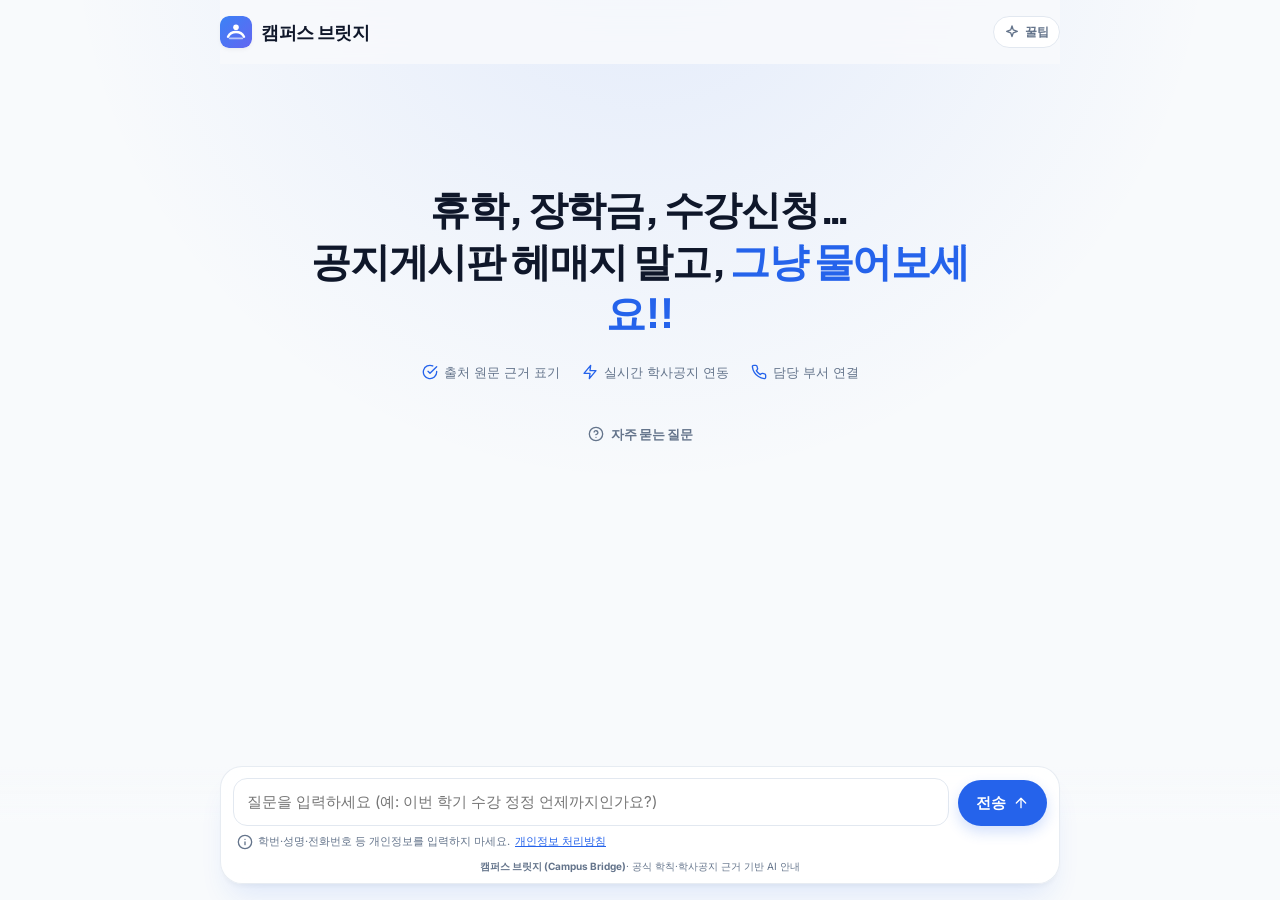
==== commit 02e467eb: "feat: 관리자 되돌리기·미응답 재확인·용어 사전, 월별 자주 묻는 질문 v0.24.0 (교수님 #763~#769) - 제보함 undo: 처리 직전 값 저장, 상태가 그대로일 때" ====
--- a/frontend/index.html
+++ b/frontend/index.html
@@ -48,8 +48,12 @@
         <li><span class="ico" data-icon="bolt"></span>실시간 학사공지 연동</li>
         <li><span class="ico" data-icon="phone"></span>담당 부서 연결</li>
       </ul>
-      <p class="chips-label"><span class="ico" data-icon="help"></span>자주 묻는 학사 질문</p>
+      <div class="chips-head">
+        <p class="chips-label"><span class="ico" data-icon="help"></span><span id="chips-title">자주 묻는 질문</span></p>
+        <button type="button" id="faq-toggle" class="faq-toggle" aria-expanded="false" aria-controls="faq-all" hidden>전체 보기</button>
+      </div>
       <div id="chips" class="chips" role="list"></div>
+      <div id="faq-all" class="faq-all" hidden></div>
     </section>
     <ol id="turns" class="turns"></ol>
   </main>
--- a/frontend/style.css
+++ b/frontend/style.css
@@ -431,3 +431,17 @@
 .zoom-ctl button { min-width: 34px; height: 30px; padding: 0 6px; border: 1px solid var(--line); border-radius: 8px; background: var(--surface); color: var(--text); font-size: 16px; font-weight: 700; line-height: 1; box-shadow: 0 1px 3px rgba(0,0,0,.12); cursor: pointer; }
 .zoom-ctl button:last-child { font-size: 11px; }
 .zoom-ctl button:hover { border-color: var(--primary); }
+
+/* 달력 보기 옵션(교수님 2026-09-30): 분류 켜기·끄기 */
+.calpage-groups { display: flex; flex-wrap: wrap; gap: 6px; margin: 8px 0 4px; }
+.cal-group { border: 1px solid var(--line); background: var(--surface); color: var(--muted); border-radius: 999px; padding: 5px 12px; font: inherit; font-size: 13px; cursor: pointer; }
+.cal-group[aria-pressed="true"] { background: var(--primary); border-color: var(--primary); color: #fff; }
+.cal-group[aria-pressed="false"] { text-decoration: line-through; }
+.cal-add-btn.off { opacity: .45; pointer-events: none; }
+
+/* 자주 묻는 질문: 이달 추천 + 전체 보기(교수님 #769) */
+.chips-head { display: flex; align-items: center; justify-content: center; gap: 10px; margin: 0 0 14px; flex-wrap: wrap; }
+.chips-head .chips-label { margin: 0; }
+.faq-toggle { border: 1px solid var(--line); background: var(--surface); color: var(--primary); border-radius: 999px; padding: 4px 12px; font: inherit; font-size: 13px; cursor: pointer; }
+.faq-all { margin-top: 10px; display: grid; gap: 10px; }
+.faq-group h3 { font-size: 13px; color: var(--muted); margin: 0 0 6px; font-weight: 600; }
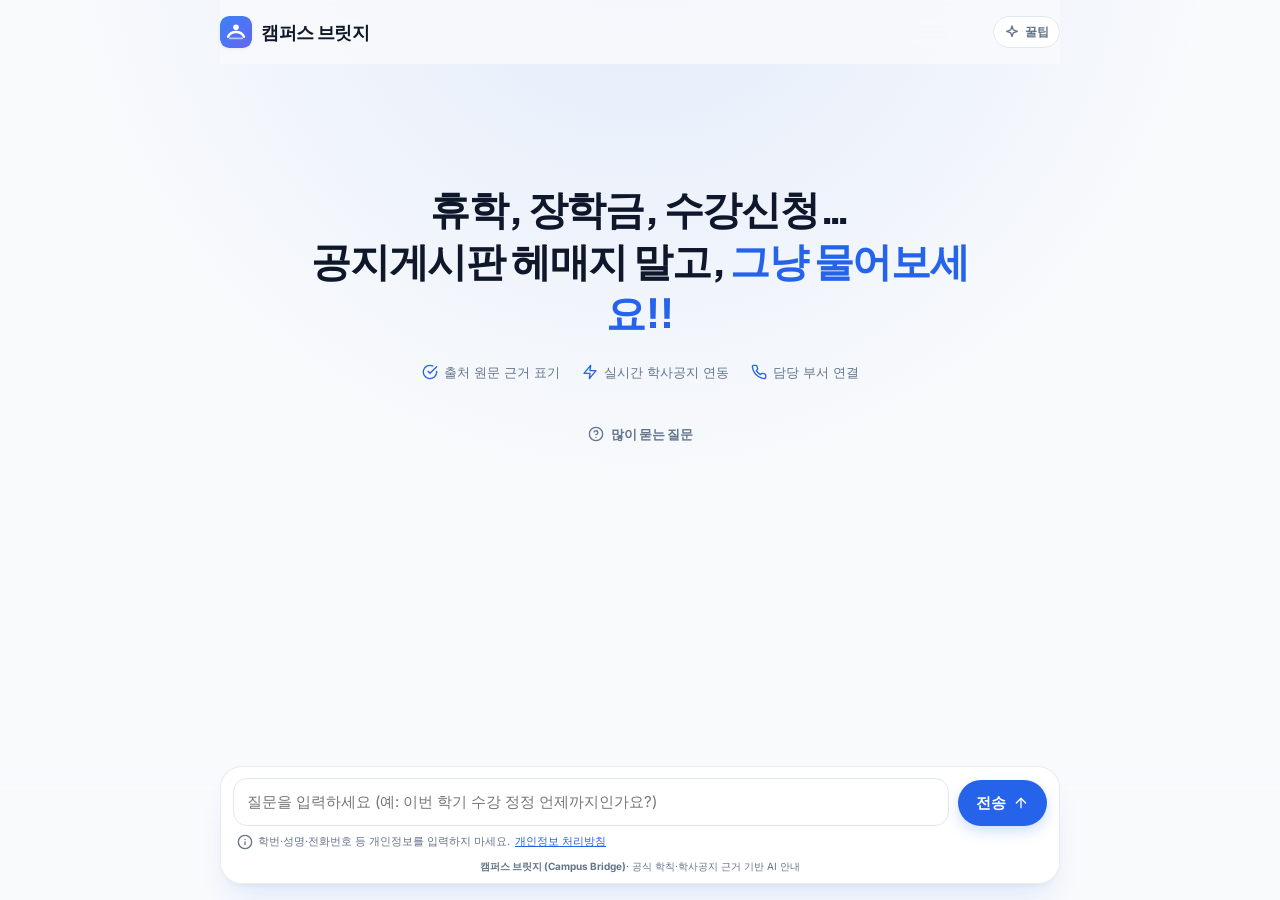
==== commit 47960f5a: "feat(ui): '많이 묻는 질문'·[+/−] 전체 보기(#788), client_error 전역 포화 테스트(GPT5 #789) Co-Authored-By: Claude Opu" ====
--- a/frontend/index.html
+++ b/frontend/index.html
@@ -49,8 +49,8 @@
         <li><span class="ico" data-icon="phone"></span>담당 부서 연결</li>
       </ul>
       <div class="chips-head">
-        <p class="chips-label"><span class="ico" data-icon="help"></span><span id="chips-title">자주 묻는 질문</span></p>
-        <button type="button" id="faq-toggle" class="faq-toggle" aria-expanded="false" aria-controls="faq-all" hidden>전체 보기</button>
+        <p class="chips-label"><span class="ico" data-icon="help"></span><span id="chips-title">많이 묻는 질문</span></p>
+        <button type="button" id="faq-toggle" class="faq-toggle" aria-expanded="false" aria-controls="faq-all" aria-label="전체 질문 보기" title="전체 질문 보기" hidden>+</button>
       </div>
       <div id="chips" class="chips" role="list"></div>
       <div id="faq-all" class="faq-all" hidden></div>
--- a/frontend/style.css
+++ b/frontend/style.css
@@ -343,7 +343,7 @@
 .calpage-list .tag.ev { background: color-mix(in srgb, var(--emerald) 16%, transparent); color: var(--emerald); }
 .calpage-t { color: var(--text); text-decoration: none; }
 a.calpage-t:hover { text-decoration: underline; }
-.today-all { display: block; padding: 7px 9px; border-top: 1px solid var(--line); color: var(--primary); font-size: 13px; font-weight: 600; text-align: right; text-decoration: none; }
+.today-all { display: block; padding: 7px 9px; border-bottom: 1px solid var(--line); color: var(--primary); font-size: 13px; font-weight: 600; text-align: right; text-decoration: none; }
 .today-all:hover { background: var(--primary-soft); border-radius: 8px; }
 
 .route-start { display: inline-flex; align-items: center; gap: 6px; margin-bottom: 8px; color: var(--muted); font-size: 13px; font-weight: 600; }
@@ -442,6 +442,9 @@
 /* 자주 묻는 질문: 이달 추천 + 전체 보기(교수님 #769) */
 .chips-head { display: flex; align-items: center; justify-content: center; gap: 10px; margin: 0 0 14px; flex-wrap: wrap; }
 .chips-head .chips-label { margin: 0; }
-.faq-toggle { border: 1px solid var(--line); background: var(--surface); color: var(--primary); border-radius: 999px; padding: 4px 12px; font: inherit; font-size: 13px; cursor: pointer; }
+.faq-toggle { width: 26px; height: 26px; border: 1px solid var(--line); background: var(--surface); color: var(--primary); border-radius: 999px; padding: 0; font: 700 16px/1 Inter, sans-serif; cursor: pointer; }
 .faq-all { margin-top: 10px; display: grid; gap: 10px; }
 .faq-group h3 { font-size: 13px; color: var(--muted); margin: 0 0 6px; font-weight: 600; }
+
+/* 일정 목록이 길면 화면 안에서 스크롤(교수님 #780) */
+.today-menu { top: 100%; max-height: min(420px, 60vh); overflow-y: auto; } /* 스크롤 시 ::before 틈 메우기가 잘리므로 틈 없이 붙인다 */
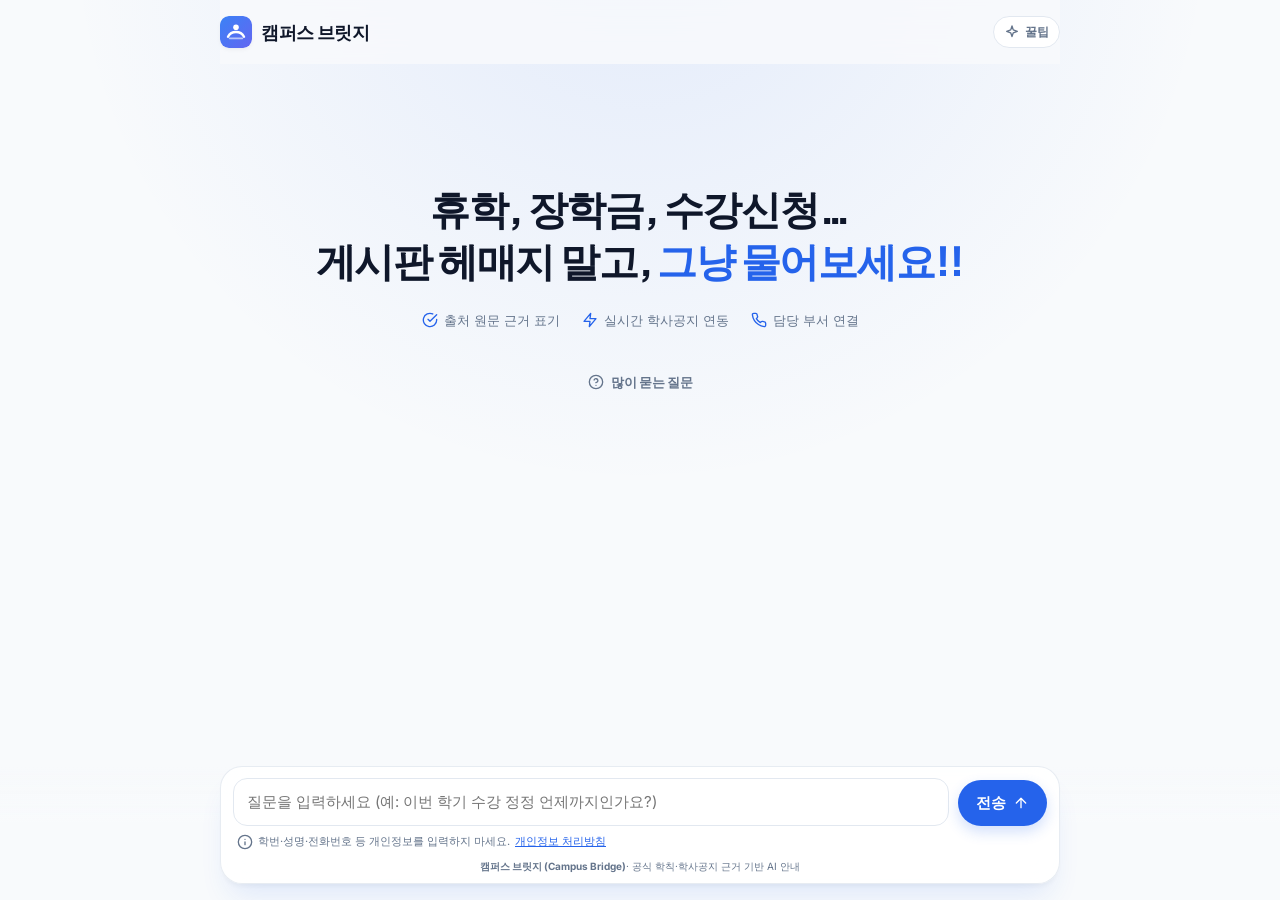
==== commit 9bb3a5cb: "fix(ui): 첫 화면 문구 '공지게시판' → '게시판' v0.27.3 Co-Authored-By: Claude Opus 5.5 <noreply@anthropic.com> Cla" ====
--- a/frontend/index.html
+++ b/frontend/index.html
@@ -42,7 +42,7 @@
 
   <main id="chat" class="chat" aria-live="polite">
     <section id="welcome" class="welcome">
-      <h2 class="hero">휴학, 장학금, 수강신청…<br>공지게시판 헤매지 말고, <span class="hl">그냥 물어보세요!!</span></h2>
+      <h2 class="hero">휴학, 장학금, 수강신청…<br>게시판 헤매지 말고, <span class="hl">그냥 물어보세요!!</span></h2>
       <ul class="features">
         <li><span class="ico" data-icon="check"></span>출처 원문 근거 표기</li>
         <li><span class="ico" data-icon="bolt"></span>실시간 학사공지 연동</li>
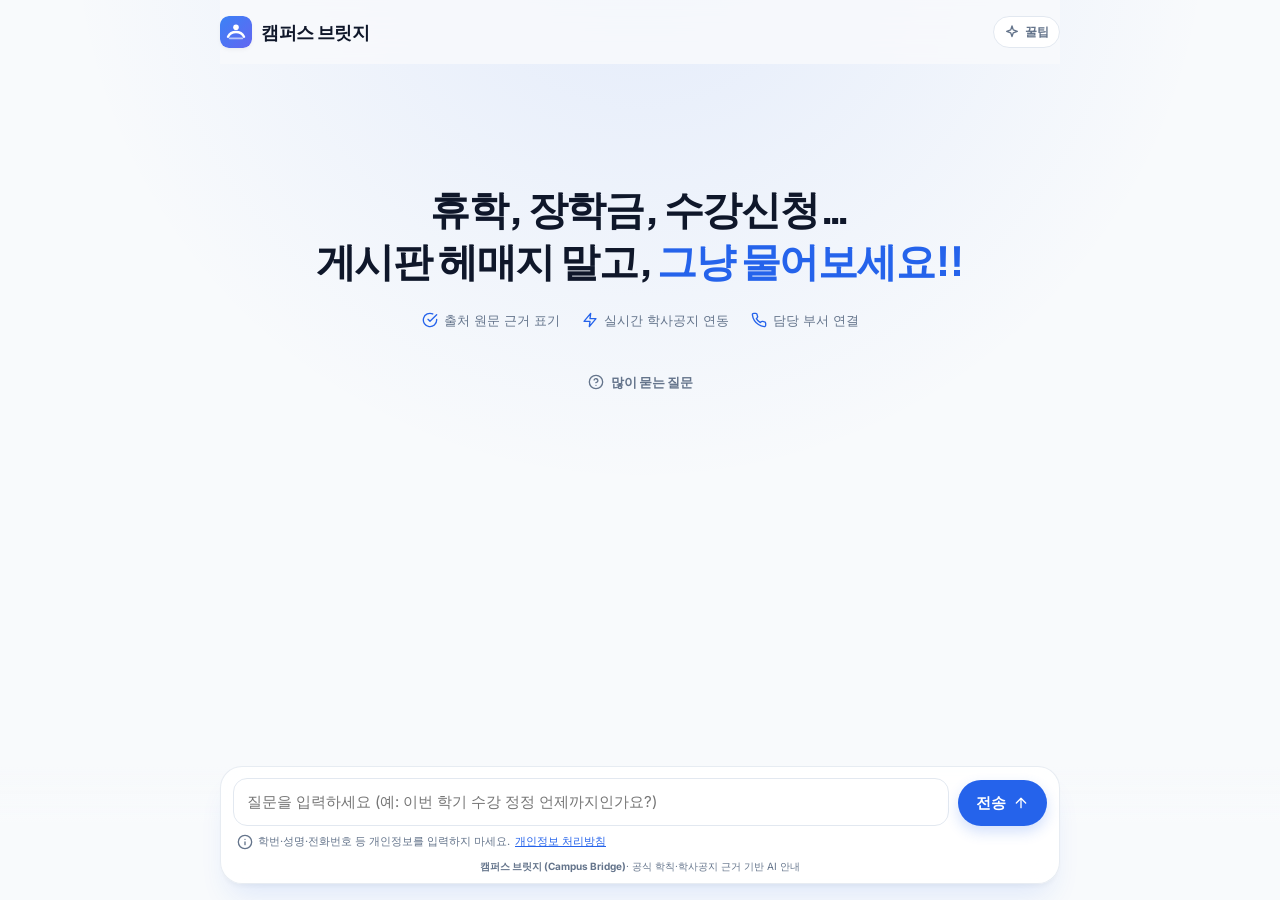
==== commit f5f17b07: "feat(admin): 교내 문서 업로드 칸 자동 채움·잠금·취소, OG 이미지 갱신 v0.28.0 (교수님 CLI 지시) - POST /api/admin/documents/ext" ====
--- a/frontend/index.html
+++ b/frontend/index.html
@@ -4,17 +4,17 @@
   <meta charset="utf-8">
   <meta name="viewport" content="width=device-width, initial-scale=1">
   <title>캠퍼스 브릿지</title>
-  <meta name="description" content="휴학, 장학금, 수강신청… 선배한테 묻듯 편하게 물어보세요. 학칙·학사공지·학사일정 근거와 담당 부서 연락처까지 안내합니다.">
+  <meta name="description" content="휴학, 장학금, 수강신청… 게시판 헤매지 말고, 그냥 물어보세요!! 학칙·학사공지·학사일정 근거와 담당 부서 연락처까지 안내합니다.">
   <!-- 링크 미리보기(카카오톡·페이스북 등 OG, X는 twitter 카드). 이미지는 절대 주소 필수 -->
   <meta property="og:type" content="website">
   <meta property="og:site_name" content="캠퍼스 브릿지">
   <meta property="og:title" content="캠퍼스 브릿지 — 경남대 학사 도우미">
-  <meta property="og:description" content="휴학, 장학금, 수강신청… 선배한테 묻듯 편하게 물어보세요. 학교 공식 자료로 답해 드려요.">
+  <meta property="og:description" content="휴학, 장학금, 수강신청… 게시판 헤매지 말고, 그냥 물어보세요!! 학교 공식 자료로 답해 드려요.">
   <meta property="og:url" content="https://campusbridge-web-o3jnh7zl4a-du.a.run.app/">
-  <meta property="og:image" content="https://campusbridge-web-o3jnh7zl4a-du.a.run.app/og-image.png">
+  <meta property="og:image" content="https://campusbridge-web-o3jnh7zl4a-du.a.run.app/og-image.png?v=2">
   <meta property="og:image:width" content="1200">
   <meta property="og:image:height" content="630">
-  <meta property="og:image:alt" content="캠퍼스 브릿지 — 휴학, 장학금, 수강신청… 선배한테 묻듯 편하게 물어보세요.">
+  <meta property="og:image:alt" content="캠퍼스 브릿지 — 휴학, 장학금, 수강신청… 게시판 헤매지 말고, 그냥 물어보세요!!">
   <meta property="og:locale" content="ko_KR">
   <meta name="twitter:card" content="summary_large_image">
   <link rel="icon" href="logo.svg" type="image/svg+xml">
